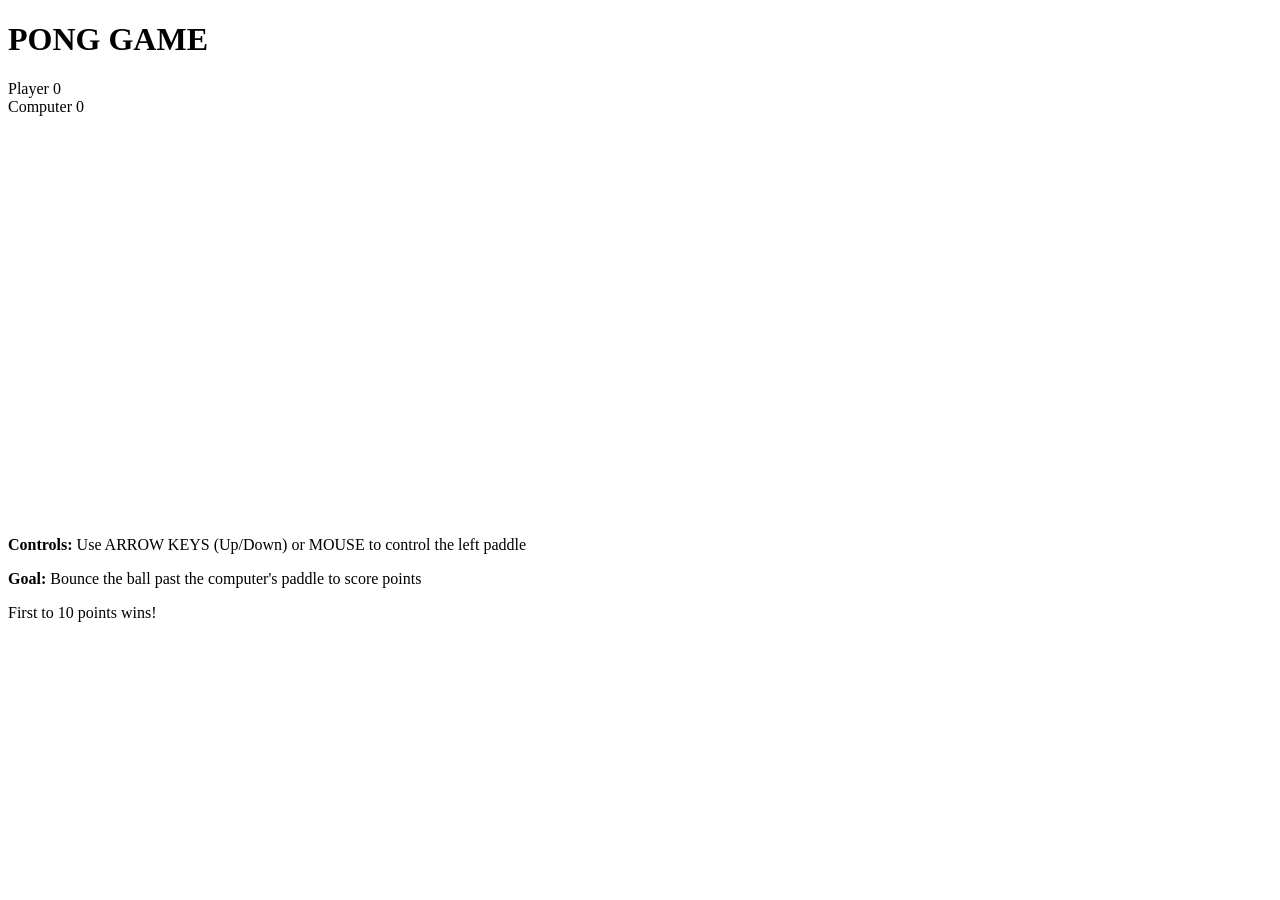
==== index.html @ 614a49c7 "Create Pong game - HTML structure" ====
<!DOCTYPE html>
<html lang="en">
<head>
    <meta charset="UTF-8">
    <meta name="viewport" content="width=device-width, initial-scale=1.0">
    <title>Pong Game</title>
    <link rel="stylesheet" href="style.css">
</head>
<body>
    <div class="container">
        <h1>PONG GAME</h1>
        <div class="scoreboard">
            <div class="score">
                <span class="label">Player</span>
                <span class="score-value" id="playerScore">0</span>
            </div>
            <div class="score">
                <span class="label">Computer</span>
                <span class="score-value" id="computerScore">0</span>
            </div>
        </div>
        
        <canvas id="pongCanvas" width="800" height="400"></canvas>
        
        <div class="instructions">
            <p><strong>Controls:</strong> Use ARROW KEYS (Up/Down) or MOUSE to control the left paddle</p>
            <p><strong>Goal:</strong> Bounce the ball past the computer's paddle to score points</p>
            <p>First to 10 points wins!</p>
        </div>
    </div>
    
    <script src="script.js"></script>
</body>
</html>
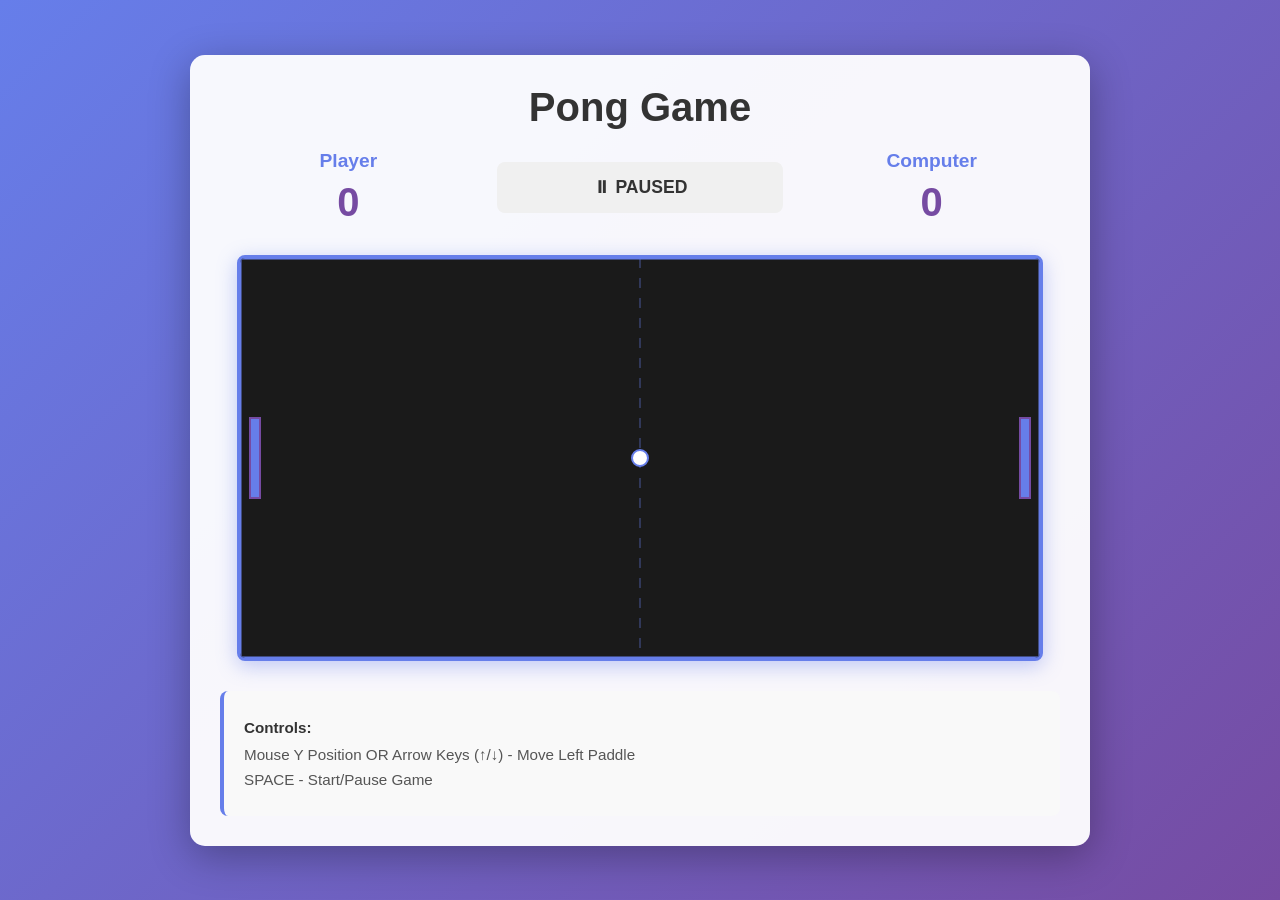
==== commit 527e0a29: "Add Pong game with HTML, CSS, and JavaScript" ====
--- a/index.html
+++ b/index.html
@@ -8,27 +8,29 @@
 </head>
 <body>
     <div class="container">
-        <h1>PONG GAME</h1>
+        <h1>Pong Game</h1>
+        
         <div class="scoreboard">
-            <div class="score">
-                <span class="label">Player</span>
-                <span class="score-value" id="playerScore">0</span>
+            <div class="player-score">
+                <h2>Player</h2>
+                <p id="playerScore">0</p>
             </div>
-            <div class="score">
-                <span class="label">Computer</span>
-                <span class="score-value" id="computerScore">0</span>
+            <div class="game-status" id="gameStatus">Press SPACE to Start</div>
+            <div class="computer-score">
+                <h2>Computer</h2>
+                <p id="computerScore">0</p>
             </div>
         </div>
-        
+
         <canvas id="pongCanvas" width="800" height="400"></canvas>
-        
-        <div class="instructions">
-            <p><strong>Controls:</strong> Use ARROW KEYS (Up/Down) or MOUSE to control the left paddle</p>
-            <p><strong>Goal:</strong> Bounce the ball past the computer's paddle to score points</p>
-            <p>First to 10 points wins!</p>
+
+        <div class="controls">
+            <p><strong>Controls:</strong></p>
+            <p>Mouse Y Position OR Arrow Keys (↑/↓) - Move Left Paddle</p>
+            <p>SPACE - Start/Pause Game</p>
         </div>
     </div>
-    
+
     <script src="script.js"></script>
 </body>
-</html>
+</html>
--- a/style.css
+++ b/style.css
@@ -0,0 +1,123 @@
+* {
+    margin: 0;
+    padding: 0;
+    box-sizing: border-box;
+}
+
+body {
+    font-family: 'Arial', sans-serif;
+    display: flex;
+    justify-content: center;
+    align-items: center;
+    min-height: 100vh;
+    background: linear-gradient(135deg, #667eea 0%, #764ba2 100%);
+}
+
+.container {
+    background: rgba(255, 255, 255, 0.95);
+    padding: 30px;
+    border-radius: 15px;
+    box-shadow: 0 10px 40px rgba(0, 0, 0, 0.3);
+    max-width: 900px;
+    width: 100%;
+}
+
+h1 {
+    text-align: center;
+    color: #333;
+    margin-bottom: 20px;
+    font-size: 2.5em;
+}
+
+.scoreboard {
+    display: flex;
+    justify-content: space-around;
+    align-items: center;
+    margin-bottom: 30px;
+    gap: 20px;
+}
+
+.player-score,
+.computer-score {
+    flex: 1;
+    text-align: center;
+}
+
+.player-score h2,
+.computer-score h2 {
+    color: #667eea;
+    font-size: 1.2em;
+    margin-bottom: 8px;
+}
+
+.player-score p,
+.computer-score p {
+    font-size: 2.5em;
+    font-weight: bold;
+    color: #764ba2;
+}
+
+.game-status {
+    flex: 1;
+    text-align: center;
+    font-size: 1.1em;
+    font-weight: bold;
+    color: #333;
+    padding: 15px;
+    background: #f0f0f0;
+    border-radius: 8px;
+    min-width: 150px;
+}
+
+#pongCanvas {
+    display: block;
+    margin: 0 auto 30px;
+    background: #1a1a1a;
+    border: 3px solid #667eea;
+    border-radius: 8px;
+    cursor: none;
+    box-shadow: 0 5px 20px rgba(102, 126, 234, 0.4);
+}
+
+.controls {
+    background: #f9f9f9;
+    padding: 20px;
+    border-radius: 8px;
+    border-left: 4px solid #667eea;
+}
+
+.controls p {
+    color: #555;
+    margin: 8px 0;
+    font-size: 0.95em;
+}
+
+.controls p:first-child {
+    font-weight: bold;
+    color: #333;
+    margin-bottom: 10px;
+}
+
+/* Responsive design */
+@media (max-width: 600px) {
+    .container {
+        padding: 15px;
+    }
+
+    h1 {
+        font-size: 1.8em;
+    }
+
+    #pongCanvas {
+        width: 100%;
+        height: auto;
+    }
+
+    .scoreboard {
+        flex-direction: column;
+    }
+
+    .controls {
+        font-size: 0.85em;
+    }
+}
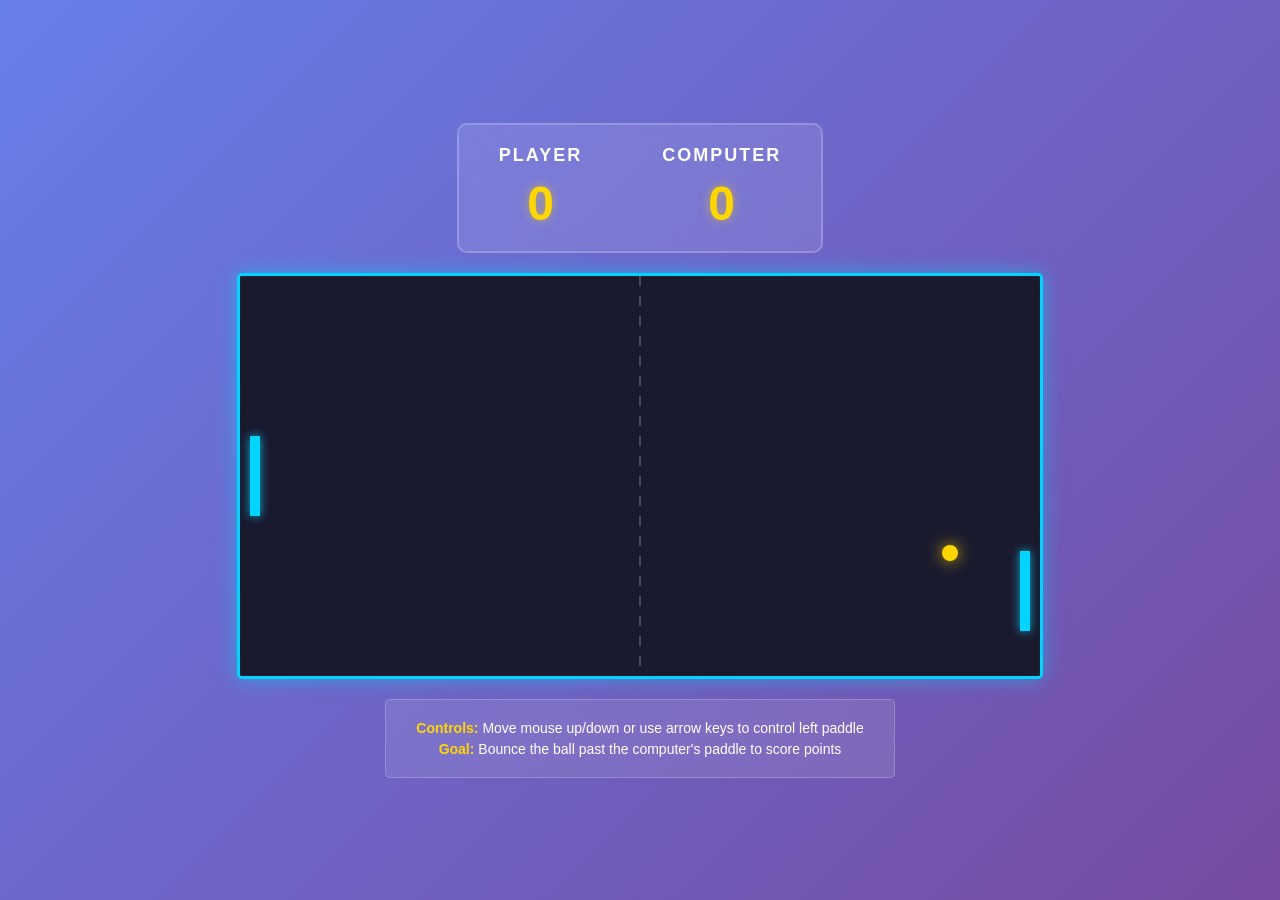
==== commit 331ec8d4: "Create Pong game files (HTML, CSS, and JavaScript)" ====
--- a/index.html
+++ b/index.html
@@ -4,33 +4,29 @@
     <meta charset="UTF-8">
     <meta name="viewport" content="width=device-width, initial-scale=1.0">
     <title>Pong Game</title>
-    <link rel="stylesheet" href="style.css">
+    <link rel="stylesheet" href="styles.css">
 </head>
 <body>
     <div class="container">
-        <h1>Pong Game</h1>
-        
         <div class="scoreboard">
-            <div class="player-score">
+            <div class="score">
                 <h2>Player</h2>
                 <p id="playerScore">0</p>
             </div>
-            <div class="game-status" id="gameStatus">Press SPACE to Start</div>
-            <div class="computer-score">
+            <div class="score">
                 <h2>Computer</h2>
                 <p id="computerScore">0</p>
             </div>
         </div>
-
+        
         <canvas id="pongCanvas" width="800" height="400"></canvas>
-
-        <div class="controls">
-            <p><strong>Controls:</strong></p>
-            <p>Mouse Y Position OR Arrow Keys (↑/↓) - Move Left Paddle</p>
-            <p>SPACE - Start/Pause Game</p>
+        
+        <div class="instructions">
+            <p><strong>Controls:</strong> Move mouse up/down or use arrow keys to control left paddle</p>
+            <p><strong>Goal:</strong> Bounce the ball past the computer's paddle to score points</p>
         </div>
     </div>
-
+    
     <script src="script.js"></script>
 </body>
 </html>
--- a/styles.css
+++ b/styles.css
@@ -0,0 +1,101 @@
+* {
+    margin: 0;
+    padding: 0;
+    box-sizing: border-box;
+}
+
+body {
+    display: flex;
+    justify-content: center;
+    align-items: center;
+    min-height: 100vh;
+    background: linear-gradient(135deg, #667eea 0%, #764ba2 100%);
+    font-family: 'Arial', sans-serif;
+}
+
+.container {
+    display: flex;
+    flex-direction: column;
+    align-items: center;
+    gap: 20px;
+}
+
+.scoreboard {
+    display: flex;
+    gap: 80px;
+    background: rgba(255, 255, 255, 0.1);
+    padding: 20px 40px;
+    border-radius: 10px;
+    backdrop-filter: blur(10px);
+    border: 2px solid rgba(255, 255, 255, 0.2);
+}
+
+.score {
+    text-align: center;
+    color: white;
+}
+
+.score h2 {
+    font-size: 18px;
+    font-weight: 600;
+    margin-bottom: 10px;
+    text-transform: uppercase;
+    letter-spacing: 2px;
+}
+
+.score p {
+    font-size: 48px;
+    font-weight: bold;
+    color: #ffd700;
+    text-shadow: 0 0 10px rgba(255, 215, 0, 0.5);
+}
+
+#pongCanvas {
+    display: block;
+    background: #1a1a2e;
+    border: 3px solid #00d4ff;
+    border-radius: 5px;
+    box-shadow: 0 0 20px rgba(0, 212, 255, 0.5);
+    cursor: none;
+}
+
+.instructions {
+    text-align: center;
+    color: white;
+    font-size: 14px;
+    background: rgba(255, 255, 255, 0.1);
+    padding: 15px 30px;
+    border-radius: 5px;
+    backdrop-filter: blur(10px);
+    border: 1px solid rgba(255, 255, 255, 0.2);
+    max-width: 800px;
+}
+
+.instructions p {
+    margin: 5px 0;
+}
+
+.instructions strong {
+    color: #ffd700;
+}
+
+@media (max-width: 768px) {
+    .scoreboard {
+        gap: 40px;
+        padding: 15px 30px;
+    }
+
+    .score p {
+        font-size: 36px;
+    }
+
+    #pongCanvas {
+        width: 100%;
+        height: auto;
+    }
+
+    .instructions {
+        font-size: 12px;
+        padding: 10px 20px;
+    }
+}
